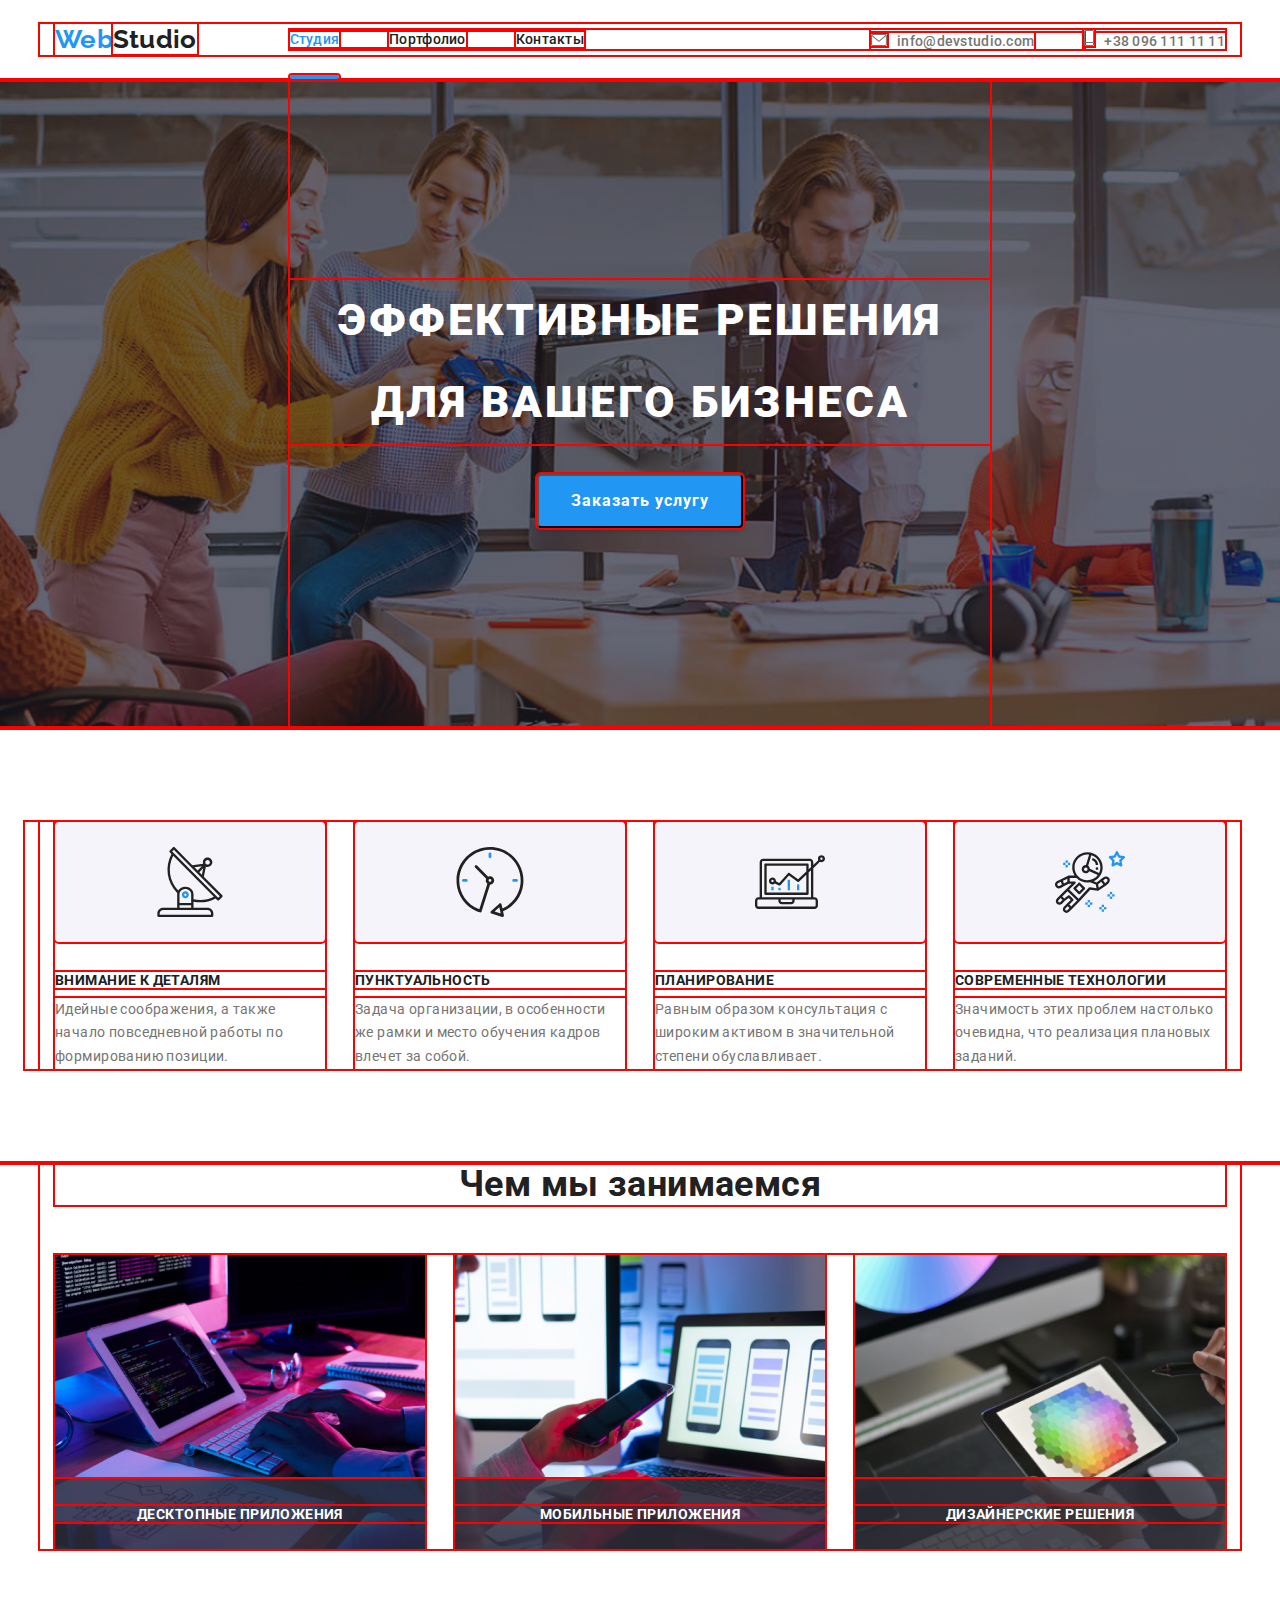
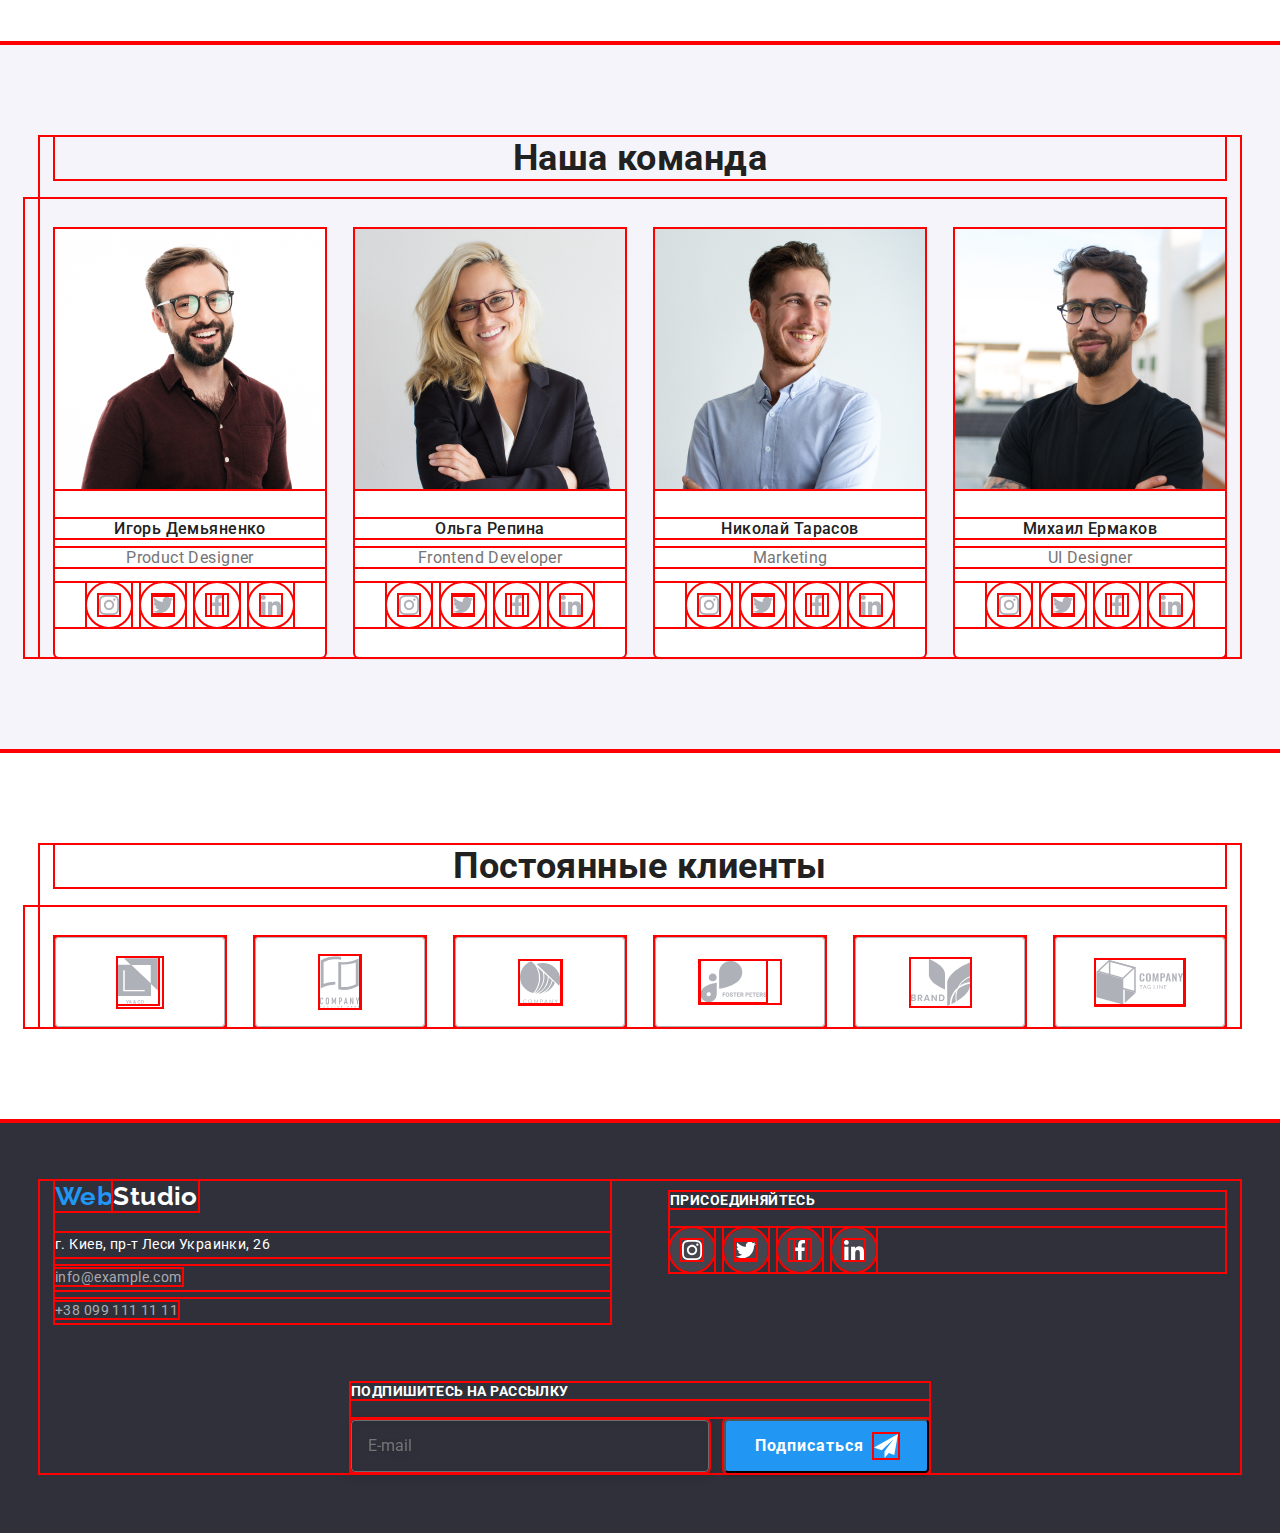
==== index.html @ 8f915185 "добавляет код" ====
<!DOCTYPE html>
<html lang="en">
  <head>
    <meta charset="UTF-8" />
    <meta name="viewport" content="width=device-width, initial-scale=1.0" />
    <title>Document</title>
    <link href="https://fonts.googleapis.com/css2?family=Roboto:wght@400;500;700;900&display=swap" rel="stylesheet">
    <link rel="stylesheet" href="https://cdnjs.cloudflare.com/ajax/libs/modern-normalize/1.0.0/modern-normalize.min.css">
    <link rel="stylesheet" href="./css/main.min.css">
  </head>
  <body>
    
    <!-- Шапка -->
    <header class="header">
      <div class="container header-container">
        <a class="logo" href="./index.html">Web<span class="logo-web">Studio</span></a>
        <div class="site-nav-contacts">
        <nav class="site-nav">
          <ul class="site-nav list">
            <li class="site-nav-item active"><a href="./index.html"class="link current">Студия</a></li>
            <li class="site-nav-item"><a href="./portfolio.index.html"class="link">Портфолио</a></li>
            <li class="site-nav-item"><a href=""class="link">Контакты</a></li>
        </ul>
        </nav>
        <ul class="list contacts-list">
          <li class="contacts-item"><a href="mailto:info@devstudio.com"class="link mail-link contacts-link"><svg class="contacts-item-svg" width="16" ; height="12">
            <use href="./images/icon.soc/symbol-defs.svg#envelope"></use></svg>info@devstudio.com</a></li>
          <li class="contacts-item"><a href="tel:+380961111111"class="link contacts-link"><svg class="contacts-item-svg" width="10" ; height="16">
            <use href="./images/icon.soc/symbol-defs.svg#smartphone"></use>
          </svg>+38 096 111 11 11</a></li>
         </ul>
        </div>
        <button class="mobile-menu-btn is-open" aria-expanded="false" aria-controls="menu-mobile" data-menu-button>
          <svg class="modal-icon-svg" aria-label="Переключатель мобильного меню" width="40" height="40">
            <use class="icon-open" href="./images/icon-modal/menu-mobile.svg#menu_40px-1-1"></use>
          <use class="icon-close" href="./images/icon-modal/menu-mobile.svg#close_40px-1"></use>
            </svg>
   
      </div>
      <!-- Меню для мобильного-->
      <div class="menu-mobile" id="menu-mobile" data-menu>
        <ul class="list menu-mobile-nav">
          <li class="nav-item-mobile active"><a href="./index.html" class="link current">Студия</a></li>
          <li class="nav-item-mobile"><a class="link menu-link-mobile" href="./portfolio.html">Портфолио</a></li>
          <li class="nav-item-mobile"><a class="link menu-link-mobile" href="">Контакты</a></li>
        </ul>
        <div class="nav-mobile">
          <ul class="list menu-mobile-contacts">
              <li class="contacts-item mobile-item"><a href="mailto:info@devstudio.com" class="link mail-link contacts-link"><svg
                    class="contacts-item-svg" width="16" ; height="12">
                    <use href="./images/icon.soc/symbol-defs.svg#envelope"></use>
                  </svg>info@devstudio.com</a></li>
              <li class="contacts-item mobile-item"><a href="tel:+380961111111" class="link contacts-link"><svg class="contacts-item-svg"
                    width="10" ; height="15">
                    <use href="./images/icon.soc/symbol-defs.svg#smartphone"></use>
                  </svg>+38 096 111 11 11</a></li>
          </ul>
        </div>
      
      
      </div>
    </header>
    <main>
      <!-- hero -->
        <section class="hero">
          <div class="hero-box">
          <h1 class="hero-title">Эффективные решения для вашего бизнеса</h1>
          <button data-modal-open class="btn hero-btn">Заказать услугу</button>
        </div>
        </section>
      <!-- Преимущества -->
      <section class="section features">
        <!-- <h2 class="section-title">Список преимуществ</h2> -->
         <div class="container features">
          <ul class="list features-list">
          <li class="features-item">
            <h3 class="title features-title">Внимание к деталям</h3>
            <p>
              Идейные соображения, а также начало повседневной работы по
              формированию позиции.
            </p>
          </li>
          <li class="features-item">
            <h3 class="title features-title">Пунктуальность</h3>
            <p>
              Задача организации, в особенности же рамки и место обучения кадров
              влечет за собой.
            </p>
          </li>
          <li class="features-item">
            <h3 class="title features-title">Планирование</h3>
            <p>
              Равным образом консультация с широким активом в значительной
              степени обуславливает.
            </p>
          </li>
          <li class="features-item">
            <h3 class="title features-title">Современные технологии</h3>
            <p>
              Значимость этих проблем настолько очевидна, что реализация
              плановых заданий.
            </p>
          </li>
        </ul>
        </div>
      </section>
      <!-- Виды деятельности -->
      <section class="section activity-section">
        <div class="container">
        <h2 class="section-title">Чем мы занимаемся</h2>
        <ul class="list activity-list">
          <li class="activity-item">
            <picture>
              <source srcset="./images/desktop/comp.jpg 1x, ./images/desktop/comp@2x.jpg 2x" media="(min-width:1200px)">
              <img src="./images/desktop/comp.jpg" alt="компьютер" width="370" />
            </picture>
            <div class="box-text">
            <p class="activity-text">Десктопные приложения</p>
            </div>
          </li>
          <li class="activity-item">
            <a href="">
              <img src="./images/phone.jpg" alt="телефон" width="370" />
            </a>
            <div class="box-text">
            <p class="activity-text">Мобильные приложения</p>
            </div>
          </li>
          <li class="activity-item">
            <a href="">
              <img src="./images/tablet.jpg" alt="планшет" width="370" />
            </a>
            <div class="box-text">
              <p class="activity-text">Дизайнерские решения</p>
            </div>
            
          </li>
        </ul>
        </div>
      </section>
      <section class="section command">
        <!-- Персонал -->
        <div class="container command-container">
        <h2 class="section-title">Наша команда</h2>
        <ul class="list command-list">
          <li class="command-item">
            <picture>
              <source srcset="./images/desktop/igor.jpg 1x, ./images/desktop/igor@2x.jpg 2x" media="(min-width:1200px)">
              <source srcset="./images/tablet/igor.jpg 1x, ./images/tablet/igor@2x.jpg 2x" media="(min-width:768px)">
              <source srcset="./images/mobile/igor.jpg 1x, ./images/mobile/igor@2x.jpg 2x" media="(max-width:767px)">
              <img src="./images/desktop/igor.jpg" alt="Игорь_Демьяненко"/>
            </picture>
            <h3 class="command-title">Игорь Демьяненко</h3>
            <p class="command-text">Product Designer</p>
            <ul class="list social-icons">
              <li class="social-icons-item"><a class="social-icons-link" href="https://instagram.com/" target="_blank" rel="noopener noreferer" aria-label="instagram">
              <svg class="social-icons-svg">
                <use href="./images/icon.soc/symbol-defs.svg#instagram"></use>
              </svg>
              </a> </li>
              <li class="social-icons-item"><a class="social-icons-link" href="https://twitter.com/" target="_blank" rel="noopener noreferer" aria-label="twitter">
                <svg class="social-icons-svg">
                  <use href="./images/icon.soc/symbol-defs.svg#twitter"></use>
                </svg>
              </a> </li>
              <li class="social-icons-item"><a class="social-icons-link" href="https://facebook.com/" target="_blank" rel="noopener noreferer" aria-label="facebook">
                <svg class="social-icons-svg">
                  <use href="./images/icon.soc/symbol-defs.svg#facebook">
                </svg>
              </a> </li>
              <li class="social-icons-item"><a class="social-icons-link" href="https://linkedin.com/" target="_blank" rel="noopener noreferer" aria-label="linkedin">
                <svg class="social-icons-svg">
                  <use href="./images/icon.soc/symbol-defs.svg#linkedin">
                </svg>
              </a> </li>
            </ul>
          </li>
          <li class="command-item">
            <picture>
              <source srcset="./images/desktop/olga.jpg 1x, ./images/desktop/olga@2x.jpg 2x" media="(min-width:1200px)">
              <source srcset="./images/tablet/olga.jpg 1x, ./images/tablet/olga@2х.jpg 2x" media="(min-width:768px)"/>
              <source srcset="./images/mobile/olga.jpg 1x, ./images/mobile/olga@2х.jpg 2x" media="(max-width:767px)"/>
              <img src="./images/desktop/olga.jpg" alt="Ольга_Репина" />
            </picture>
            <h3 class="command-title">Ольга Репина</h3>
            <p class="command-text">Frontend Developer</p>
            <ul class="list social-icons">
              <li class="social-icons-item"><a class="social-icons-link" href="https://instagram.com/" target="_blank"
                  rel="noopener noreferer" aria-label="instagram">
                  <svg class="social-icons-svg">
                    <use href="./images/icon.soc/symbol-defs.svg#instagram"></use>
                  </svg>
                </a> </li>
              <li class="social-icons-item"><a class="social-icons-link" href="https://twitter.com/" target="_blank"
                  rel="noopener noreferer" aria-label="twitter">
                  <svg class="social-icons-svg">
                    <use href="./images/icon.soc/symbol-defs.svg#twitter"></use>
                  </svg>
                </a> </li>
              <li class="social-icons-item"><a class="social-icons-link" href="https://facebook.com/" target="_blank"
                  rel="noopener noreferer" aria-label="facebook">
                  <svg class="social-icons-svg">
                    <use href="./images/icon.soc/symbol-defs.svg#facebook">
                  </svg>
                </a> </li>
              <li class="social-icons-item"><a class="social-icons-link" href="https://linkedin.com/" target="_blank"
                  rel="noopener noreferer" aria-label="linkedin">
                  <svg class="social-icons-svg">
                    <use href="./images/icon.soc/symbol-defs.svg#linkedin">
                  </svg>
                </a> </li>
            </ul>
          </li>
          <li class="command-item">
            <picture>
              <source srcset="./images/desktop/nicholas.jpg 1x, ./images/desktop/nicholas@2x.jpg 2x" media="(min-width:1200px)">
              <source srcset="./images/tablet/nicholas.jpg 1x, ./images/tablet/nicholas@2x.jpg 2x" media="(min-width:768px)">
              <source srcset="./images/mobile/nicholas.jpg 1x, ./images/mobile/nicholas@2х.jpg 2x" media="(max-width:767px)">
              <img src="./images/desktop/nicholas.jpg" alt="Николай_Тарасов"/>
            </picture>
            <h3 class="command-title">Николай Тарасов</h3>
            <p class="command-text">Marketing</p>
            <ul class="list social-icons">
              <li class="social-icons-item"><a class="social-icons-link" href="https://instagram.com/" target="_blank"
                  rel="noopener noreferer" aria-label="instagram">
                  <svg class="social-icons-svg">
                    <use href="./images/icon.soc/symbol-defs.svg#instagram"></use>
                  </svg>
                </a> </li>
              <li class="social-icons-item"><a class="social-icons-link" href="https://twitter.com/" target="_blank"
                  rel="noopener noreferer" aria-label="twitter">
                  <svg class="social-icons-svg">
                    <use href="./images/icon.soc/symbol-defs.svg#twitter"></use>
                  </svg>
                </a> </li>
              <li class="social-icons-item"><a class="social-icons-link" href="https://facebook.com/" target="_blank"
                  rel="noopener noreferer" aria-label="facebook">
                  <svg class="social-icons-svg">
                    <use href="./images/icon.soc/symbol-defs.svg#facebook">
                  </svg>
                </a> </li>
              <li class="social-icons-item"><a class="social-icons-link" href="https://linkedin.com/" target="_blank"
                  rel="noopener noreferer" aria-label="linkedin">
                  <svg class="social-icons-svg">
                    <use href="./images/icon.soc/symbol-defs.svg#linkedin">
                  </svg>
                </a> </li>
            </ul>
          </li>
          <li class="command-item">
          <picture> 
              <source srcset="./images/desktop/michail.jpg 1x, ./images/desktop/michail@2x.jpg 2x" media="(min-width:1200px)">
              <source srcset="./images/tablet/michail.jpg 1x, ./images/tablet/michail@2х.jpg 2x" media="(min-width:768px)">
              <source srcset="./images/mobile/michail.jpg 1x, ./images/mobile/michail@2х.jpg 2x" media="(max-width:767px)">
                <img src="./images/desktop/michail.jpg" alt="Михаил_Ермаков"/>
          </picture>
            <h3 class="command-title">Михаил Ермаков</h3>
            <p class="command-text">UI Designer</p>
            <ul class="list social-icons">
              <li class="social-icons-item"><a class="social-icons-link" href="https://instagram.com/" target="_blank"
                  rel="noopener noreferer" aria-label="instagram">
                  <svg class="social-icons-svg">
                    <use href="./images/icon.soc/symbol-defs.svg#instagram"></use>
                  </svg>
                </a> </li>
              <li class="social-icons-item"><a class="social-icons-link" href="https://twitter.com/" target="_blank"
                  rel="noopener noreferer" aria-label="twitter">
                  <svg class="social-icons-svg">
                    <use href="./images/icon.soc/symbol-defs.svg#twitter"></use>
                  </svg>
                </a> </li>
              <li class="social-icons-item"><a class="social-icons-link" href="https://facebook.com/" target="_blank"
                  rel="noopener noreferer" aria-label="facebook">
                  <svg class="social-icons-svg">
                    <use href="./images/icon.soc/symbol-defs.svg#facebook">
                  </svg>
                </a> </li>
              <li class="social-icons-item"><a class="social-icons-link" href="https://linkedin.com/" target="_blank"
                  rel="noopener noreferer" aria-label="linkedin">
                  <svg class="social-icons-svg">
                    <use href="./images/icon.soc/symbol-defs.svg#linkedin">
                  </svg>
                </a> </li>
            </ul>
          </li>
        </ul>
        </div>
      </section>
    <section class="section clients">
      <div class="container clients-container">
      <h2 class="section-title">Постоянные клиенты</h2>
      <ul class="list list-clients">
        <li class="clients-icons-item"><a class="clients-icons-link" href="">
          <svg class="clients-icons-svg ya-co" width="44"; height="49">
            <use href="./images/clients/symbol-defs.svg#ya-co">
            </svg>
          </a> </li>
        <li class="clients-icons-item"><a class="clients-icons-link" href="">
          <svg class="clients-icons-svg tagline" width="40"; height= "52">
            <use href="./images/clients/symbol-defs.svg#tagline">
          </svg>
          </a> </li>
        <li class="clients-icons-item"><a class="clients-icons-link" href="">
          <svg class="clients-icons-svg company" width="41"; height= "43">
            <use href="./images/clients/symbol-defs.svg#company">
          </svg>
            </a> </li>
        <li class="clients-icons-item"><a class="clients-icons-link" href="">
          <svg class="clients-icons-svg foster" width="80"; height= "42">
            <use href="./images/clients/symbol-defs.svg#foster">
          </svg>
          </a> </li>
        <li class="clients-icons-item"><a class="clients-icons-link" href="">
          <svg class="clients-icons-svg brand" width="59"; height= "47">
            <use href="./images/clients/symbol-defs.svg#brand">
          </svg>
          </a> </li>
        <li class="clients-icons-item"><a class="clients-icons-link" href="">
          <svg class="clients-icons-svg object" width="88"; height= "45">
            <use href="./images/clients/symbol-defs.svg#object">
          </svg>
          </a> </li>
        
      </ul>
      </div>
    </section>  
    </main>
    <footer class="footer">
      <div class="container footer-container">
        <div class="footer-widget">
          <a class="logo footer-logo" href="./index.html">Web<span class="logo-webfooter">Studio</span></a>
          <ul class="list footer-list">
            <li class="footer-item-text"><p>г. Киев, пр-т Леси Украинки, 26</p></li>
            <li class="footer-item-link"><a href="mailto:info@example.com" class="link">info@example.com</a></li>
            <li class="footer-item-link"><a href="tel:+380991111111" class="link">+38 099 111 11 11</a></li>  
          </ul>
        </div>
        <div class="footer-widget">
          <p class="title call-title">присоединяйтесь</p>
          <ul class="list social-icons">
          <li class="social-icons-item"><a class="social-icons-link footer-icons-link" href="https://instagram.com/" target="_blank"
              rel="noopener noreferrer" aria-label="instagram">
              <svg class="social-icons-svg">
                <use href="./images/soc-footer/symbol-defs.svg#instagram-1"></use>
              </svg>
            </a> </li>
          <li class="social-icons-item"><a class="social-icons-link footer-icons-link" href="https://twitter.com/" target="_blank"
              rel="noopener noreferrer" aria-label="twitter">
              <svg class="social-icons-svg">
                <use href="./images/soc-footer/symbol-defs.svg#twitter-1"></use>
              </svg>
            </a> </li>
          <li class="social-icons-item"><a class="social-icons-link footer-icons-link" href="https://facebook.com/" target="_blank"
              rel="noopener noreferrer" aria-label="facebook">
              <svg class="social-icons-svg">
                <use href="./images/soc-footer/symbol-defs.svg#facebook-1">
              </svg>
            </a> </li>
          <li class="social-icons-item"><a class="social-icons-link footer-icons-link" href="https://linkedin.com/" target="_blank"
              rel="noopener noreferrer" aria-label="linkedin">
              <svg class="social-icons-svg">
                <use href="./images/soc-footer/symbol-defs.svg#linkedin-1">
              </svg>
            </a> </li>
          </ul>
        </div>
        <div class="footer-widget">
          <p class="title call-title">Подпишитесь на рассылку</p>
          <form class="footer-form-field">
            <input type="email" name="e-mail" placeholder="E-mail">
            <button type="submit" class="btn footer-btn">Подписаться
              <svg class="footer-icon-svg">
                <use href="./images/icon-modal/symbol-defs.svg#send">
              </svg>
            </button>
          </form>
        </div>
      </div>
    </footer>
    <div class="backdrop is-hidden" data-modal>
      <div class="modal">
        <button class="btn-close" data-modal-close>
          <svg class="modal-icon-svg" height="20">
            <use href="./images/icon-modal/symbol-defs.svg#close-black">
          </svg>
        </button>
        <form class="form">
          <p class="title-modal">Оставьте свои данные, мы вам перезвоним</p>
            <label class="form-field">
              <span class="form-label">Имя</span>
              <div class="input-svg">
              <input type="text" class="form-input" name="user-name" pattern="^[А-Яа-яЁё\s]+$">
              <svg class="form-icon-svg" width="18" height="18">
                <use href="./images/icon-modal/symbol-defs.svg#person">
              </svg>
              </div>
            </label>
            <label class="form-field">
              <span class="form-label">Телефон</span>
              <div class="input-svg">
              <input type="tel" class="form-input" name="tel">
              <svg class="form-icon-svg" width="18" height="18">
                <use href="./images/icon-modal/symbol-defs.svg#phone">
              </svg>
              </div>
          </label>
            <label class="form-field">
              <span class="form-label">Почта</span>
            <div class="input-svg">
              <input type="mail" class="form-input" name="mail">
              <svg class="form-icon-svg" width="18" height="18">
                <use href="./images/icon-modal/symbol-defs.svg#mail">
              </svg>
            </div>
          </label>
            <label class="form-field">
              <span class="form-label">Комментарий</span>
            <textarea name="message" class="form-comment" rows="4" placeholder="Введите текст"></textarea>
          </label>
          <label class="form-field-policy">
            <input type="checkbox" class="form-checkbox" name="policy">
            <span class="icon-checkbox"></span>
            <span form-label>Соглашаюсь с рассылкой и принимаю <a href="">Условия договора</a></span>
          </label>

          <button type="submit" class="btn btn-send">Отправить</button>
          </form>
      </div>

        
    </div>
    <script src="./js/modal.js"></script>
    <script src="./js/menu-mobile.js"></script>
  </body>
</html>
---- css/main.min.css ----
@font-face{font-family:"Raleway";font-style:normal;font-weight:700;src:url("../fonts/raleway-v18-latin_cyrillic-700.eot");src:local(""),url("../fonts/raleway-v18-latin_cyrillic-700.eot?#iefix") format("embedded-opentype"),url("../fonts/raleway-v18-latin_cyrillic-700.woff2") format("woff2"),url("../fonts/raleway-v18-latin_cyrillic-700.woff") format("woff"),url("../fonts/raleway-v18-latin_cyrillic-700.ttf") format("truetype"),url("../fonts/raleway-v18-latin_cyrillic-700.svg#Raleway") format("svg")}html{box-sizing:border-box}*,::before,::after{box-sizing:inherit;outline:2px solid red}* body{font-family:"Roboto",sans-serif;font-weight:400;font-size:14px;line-height:1.71;letter-spacing:0.03em;color:#757575}img{display:block;max-width:100%;height:auto}p{margin:0}h1,h2,h3{margin-top:0}.container{width:100%;padding-right:15px;padding-left:15px;margin-right:auto;margin-left:auto}@media (min-width: 480px){.container{width:480px}}@media (min-width: 768px){.container{width:768px}}@media (min-width: 1200px){.container{width:1200px}}.link{text-decoration:none;color:#757575;transition-duration:250ms;transition-timing-function:cubic-bezier(0.4, 0, 0.2, 1)}.list{list-style:none;padding:0;margin:0}.title{margin-top:0px;margin-bottom:10px}@media (min-width: 768px){.header .logo{margin-right:88px}}@media (min-width: 1200px){.header .logo{margin-right:93px}}.logo{font-family:"Raleway", sans-serif;font-weight:700;font-size:24px;line-height:1.167;color:#2196f3;text-decoration:none}@media (min-width: 1200px){.logo{font-size:26px;line-height:1.192}}.logo-web{color:#212121}.btn{display:inline-block;padding-top:10px;padding-bottom:10px;border-radius:4px;font-weight:700;font-size:16px;line-height:1.87;letter-spacing:0.06em;align-items:center;text-align:center;color:#fff;background-color:#2196f3;box-shadow:0px 4px 4px rgba(0,0,0,0.15);transition-duration:250ms;transition-timing-function:cubic-bezier(0.4, 0, 0.2, 1)}.form{margin:40px}.form-field{margin-bottom:4px;font-size:12px;line-height:14px;letter-spacing:0.01em}.input-svg{position:relative;margin-bottom:10px}.form-input:focus+.form-icon-svg{fill:#2196f3}.form-input{width:100%;padding:14px 15px;padding-left:40px;border:1px solid rgba(33,33,33,0.2);border-radius:4px;transition-duration:250ms;transition-timing-function:cubic-bezier(0.4, 0, 0.2, 1)}.form-input:focus{outline:none;border:1px solid #2196f3}.form-icon-svg{position:absolute;left:0;top:0;transform:translate(12px, 11px);transition-duration:250ms;transition-timing-function:cubic-bezier(0.4, 0, 0.2, 1)}.form-comment{width:100%;padding:12px 16px;margin-bottom:20px;resize:none;border:1px solid rgba(33,33,33,0.2);border-radius:4px;transition-duration:250ms;transition-timing-function:cubic-bezier(0.4, 0, 0.2, 1)}.form-comment:focus{outline:none;border:1px solid #2196f3}.form-comment::placeholder{font-size:12px;line-height:1.167;letter-spacing:0.01em;color:rgba(117,117,117,0.5)}.form-field-policy{display:flex;align-items:center;margin-bottom:30px;font-size:12px}@media (min-width: 1200px){.form-field-policy{margin-left:12px;text-align:center;font-size:14px}}.form-checkbox{position:absolute;width:1px;height:1px;margin:-1px;border:0;padding:0;clip:rect(0 0 0 0);overflow:hidden}.icon-checkbox{display:inline-block;width:16px;height:15px;border:2px solid #212121;margin-right:8px}.form-checkbox:checked+.icon-checkbox{background-color:#2196f3;background-image:url(../images/icon-modal/check.svg);background-size:contain;background-origin:border-box;border-color:#2196f3}.btn-send{padding-right:55px;padding-left:55px;margin-left:85px}@media (min-width: 1200px){.btn-send{margin-left:124px}}.backdrop{position:fixed;top:0;left:0;width:100%;height:100%;z-index:70;background-color:rgba(0,0,0,0.2);opacity:1;transition:opacity 250ms cubic-bezier(0.4, 0, 0.2, 1)}.backdrop.is-hidden{visibility:hidden;opacity:0;pointer-events:none}.backdrop.is-hidden.modal{transform:translate(-50%, -50%) scale(0.7)}.modal{position:absolute;top:50%;left:50%;z-index:50;width:450px;height:609px;transform:translate(-50%, -50%) scale(1);transition:transform 250ms cubic-bezier(0.4, 0, 0.2, 1);background-color:#ffffff;box-shadow:0px 1px 3px rgba(0,0,0,0.12),0px 1px 1px rgba(0,0,0,0.14),0px 2px 1px rgba(0,0,0,0.2);border-radius:4px}@media (min-width: 768px){.modal{left:35%;transform:translate(-50%, -45%) scale(1)}}@media (min-width: 1200px){.modal{width:528px;height:581px}}.btn-close{display:flex;position:absolute;width:30px;height:30px;top:8px;right:8px;background-color:#fff;border:1px solid rgba(0,0,0,0.1);border-radius:50%;padding:0;align-items:center}.modal-icon-svg{transition-duration:250ms;transition-timing-function:cubic-bezier(0.4, 0, 0.2, 1)}.modal-icon-svg:hover,.modal-icon-svg:focus{fill:blue}.title-modal{margin-bottom:12px;font-weight:700;font-size:20px;line-height:1.5;text-align:center;color:#212121}@media (min-width: 1200px){.title-modal{line-height:1.15}}.social-icons{display:flex;justify-content:center}.social-icons-item:not(:last-child){margin-right:10px}.social-icons-link{display:flex;align-items:center;justify-content:center;width:44px;height:44px;background-color:#fff;border-radius:50%;transition-duration:250ms;transition-timing-function:cubic-bezier(0.4, 0, 0.2, 1)}.social-icons-link:hover,.social-icons-link:focus{background-color:#2196f3}.social-icons-link:hover .social-icons-svg,.social-icons-link:focus .social-icons-svg{fill:#fff}.social-icons-svg{width:20px;height:20px;fill:#afb1b8;transition-duration:250ms;transition-timing-function:cubic-bezier(0.4, 0, 0.2, 1)}@media (max-width: 767px){.menu-mobile.is-open{display:block;opacity:1;visibility:visible}}.menu-mobile{position:absolute;left:0;right:0;width:100%;padding-top:60px;padding-bottom:60px;z-index:55;text-align:center;background-color:#fff;opacity:0;visibility:hidden;border:1px solid #ececec}.menu-mobile-nav{margin-bottom:60px}.menu-mobile-nav .link{display:inline-block;color:#212121}.link.current{color:#2196f3}.nav-item-mobile{text-align:center;font-size:18px;line-height:1.167}.nav-item-mobile:not(:last-child){margin-bottom:40px}.mobile-item{text-align:center}.mobile-item:not(:last-child){margin-bottom:16px}.nav-item-mobile .current::after{content:"";display:block;width:100%;height:4px;border-radius:2px;margin-top:8px;position:absolute;background-color:#2196f3}.mobile-menu-btn .icon-open{display:none}.mobile-menu-btn.is-open .icon-open{display:block}.mobile-menu-btn.is-open .icon-close{display:none}.mobile-menu-btn:hover .modal-icon-svg,.mobile-menu-btn:focus .modal-icon-svg{fill:#2196f3}.mobile-menu-btn:hover,.mobile-menu-btn:focus{cursor:pointer}.site-nav-contacts{display:flex;width:100%;justify-content:space-between}@media (max-width: 767px){.site-nav-contacts{display:none}}.site-nav{display:flex;align-items:center}.site-nav-item:not(:last-child){margin-right:50px}.site-nav .link{color:#212121}.link.current{color:#2196f3;position:relative}@media (max-width: 767px){.link.current{position:relative}}.active{padding-bottom:0}.current::after{content:"";display:block;width:100%;height:4px;border-radius:2px;margin-top:28px;position:absolute;background-color:#2196f3}.mobile-menu-btn{display:inline-flex;margin:0;padding:0;border:0;background-color:transparent}@media (min-width: 768px){.mobile-menu-btn{display:none}}.contacts-list{align-items:center}@media (min-width: 1200px){.contacts-list{display:flex;align-items:baseline}}.mail-link{margin-bottom:16px}@media (min-width: 768px){.mail-link{margin-right:0;margin-bottom:10px}}@media (min-width: 1200px){.mail-link{margin-right:50px}}.contacts-item{font-size:18px;line-height:1.167}@media (min-width: 768px){.contacts-item{font-size:12px}}@media (min-width: 1200px){.contacts-item{font-size:14px;line-height:1.143}}.contacts-item:hover .contacts-item-svg,.contacts-item:focus .contacts-item-svg{fill:#2196f3}.contacts-item-svg{fill:#757575;margin-right:10px;transition-duration:250ms;transition-timing-function:cubic-bezier(0.4, 0, 0.2, 1)}.header{padding-top:10px;padding-bottom:10px;font-weight:500;line-height:1.14;letter-spacing:0.02em}@media (min-width: 768px){.header{padding-top:21px;padding-bottom:21px}}@media (min-width: 1200px){.header{padding-top:24px;padding-bottom:25px}}.header .link:hover,.header .link:focus{color:#2196f3}.header-container{display:flex;align-items:center;justify-content:space-between;flex-grow:1}.hero{max-width:480px;min-height:400px;margin-left:auto;margin-right:auto;background-color:#2f303a;background-image:linear-gradient(to right, rgba(47,48,58,0.4), rgba(47,48,58,0.4)),url(../images/mobile/hero_mobile.jpg);background-repeat:no-repeat;background-size:cover;background-position:top;text-align:center}@media screen and (min-device-pixel-ratio: 2), screen and (min-resolution: 192dpi), screen and (min-resolution: 2dppx){.hero{background-image:linear-gradient(to right, rgba(47,48,58,0.4), rgba(47,48,58,0.4)),url(../images/mobile/hero@2x.jpg)}}.hero-box{max-width:360px;margin-right:auto;margin-left:auto;padding-top:118px;padding-bottom:118px}.hero-title{margin-bottom:30px;margin-top:0px;font-weight:900;font-size:26px;line-height:1.62;text-align:center;letter-spacing:0.06em;text-transform:uppercase;color:#fff}.hero-btn{padding-right:32px;padding-left:32px}@media (min-width: 768px){.hero{max-width:768px;min-height:400px;background-image:linear-gradient(to right, rgba(47,48,58,0.4), rgba(47,48,58,0.4)),url(../images/tablet/hero.tablet.jpg)}.hero-box{max-width:360px}.hero-title{font-size:26px;line-height:1.62}.hero-btn{padding-right:32px;padding-left:32px}}@media screen and (min-width: 768px) and (min-device-pixel-ratio: 2), screen and (min-width: 768px) and (min-resolution: 192dpi), screen and (min-width: 768px) and (min-resolution: 2dppx){.hero{background-image:linear-gradient(to right, rgba(47,48,58,0.4), rgba(47,48,58,0.4)),url(../images/tablet/hero.tablet@2x.jpg)}}@media (min-width: 1200px){.hero{max-width:1600px;min-height:600px;background-image:linear-gradient(to right, rgba(47,48,58,0.4), rgba(47,48,58,0.4)),url(../images/desktop/hero.desktop.jpg)}.hero-box{max-width:700px;padding-top:200px;padding-bottom:200px}.hero-title{font-size:44px;line-height:1.86}}@media screen and (min-width: 1200px) and (min-device-pixel-ratio: 2), screen and (min-width: 1200px) and (min-resolution: 192dpi), screen and (min-width: 1200px) and (min-resolution: 2dppx){.hero{background-image:linear-gradient(to right, rgba(47,48,58,0.4), rgba(47,48,58,0.4)),url(../images/desktop/hero.desktop@2x.jpg)}}.section{padding-top:60px;padding-bottom:60px}@media (min-width: 1200px){.section{padding-top:94px;padding-bottom:94px}}.section-title{font-weight:700;font-size:28px;line-height:1.179;text-align:center;color:#212121;margin-bottom:30px}@media (min-width: 1200px){.section-title{margin-bottom:50px;font-size:36px;line-height:1.167}}.features-item::before{display:block;content:"";height:120px;border-radius:4px;margin-bottom:30px;background-repeat:no-repeat;background-position:center;background-color:#f5f4fa}.features-item:nth-child(1)::before{background-image:url(../images/icon.p/antenna.svg)}.features-item:nth-child(2)::before{background-image:url(../images/icon.p/clock.svg)}.features-item:nth-child(3)::before{background-image:url(../images/icon.p/diagram.svg)}.features-item:nth-child(4)::before{background-image:url(../images/icon.p/astronaut.svg)}.features-title{text-align:center;font-weight:700;font-size:14px;line-height:1.143;text-transform:uppercase;color:#212121}@media (min-width: 768px){.features-list{display:flex;flex-wrap:wrap;margin-left:-30px}.features-item{margin-left:30px;flex-basis:calc(100% / 2 - 30px)}.features-title{text-align:start}}@media (min-width: 1200px){.features-list{display:flex;flex-wrap:wrap;margin-left:-30px}.features-item{margin-left:30px;flex-basis:calc(100% / 4 - 30px)}}.activity-section{display:none}@media (min-width: 1200px){.activity-section{display:block}}.activity-list{display:flex}.activity-item{position:relative;bottom:0;left:0;right:0;width:calc(100% / 3 - 30px);flex-grow:1}.activity-item:not(:nth-child(3n)){margin-right:30px}.activity-section{padding-top:0}.box-text{position:absolute;bottom:0;padding-top:27px;width:370px;height:70px;background-color:rgba(47,48,58,0.8)}.activity-text{font-weight:700;font-size:14px;line-height:1.143;text-align:center;text-transform:uppercase;color:#fff}.command{font-size:16px;line-height:1.187;list-style-type:none;background-color:#f5f4fa}.command-title{font-size:16px;font-weight:500;color:#212121;margin-top:30px;margin-bottom:10px}.command-text{margin-bottom:16px;font-weight:400}.command-list{display:inline-block;margin-left:-30px;margin-top:-30px}.command-item{padding-bottom:30px;margin-left:30px;margin-top:30px;text-align:center;max-width:450px;box-shadow:0px 1px 3px rgba(0,0,0,0.12),0px 1px 1px rgba(0,0,0,0.14),0px 2px 1px rgba(0,0,0,0.2);border-radius:0px 0px 4px 4px;background-color:#fff}@media (min-width: 768px){.command-list{display:flex;flex-wrap:wrap}.command-item{flex-basis:calc(100% / 2 - 30px)}}@media (min-width: 1200px){.command-item{flex-basis:calc(100% / 4 - 30px)}}.list-clients{display:flex;flex-wrap:wrap;margin-top:-30px;margin-left:-30px}.clients-icons-item{margin-top:30px;margin-left:30px;width:calc(100% / 2 - 30px)}@media (min-width: 768px){.clients-icons-item{width:calc(100% / 3 - 30px)}}@media (min-width: 1200px){.list-clients{flex-wrap:nowrap}}.clients-icons-link{display:flex;align-items:center;justify-content:center;height:90px;background-color:#fff;border:1px solid #afb1b8;border-radius:4px;transition-duration:250ms;transition-timing-function:cubic-bezier(0.4, 0, 0.2, 1)}.clients-icons-link:hover{border-color:#2196f3}.clients-icons-link:hover .clients-icons-svg,.clients-icons-link:focus .clients-icons-svg{fill:#2196f3}.clients-icons-svg{fill:#afb1b8;transition-duration:250ms;transition-timing-function:cubic-bezier(0.4, 0, 0.2, 1)}.footer{padding-top:60px;padding-bottom:60px;font-style:normal;font-size:14px;line-height:1.71;background-color:#2f303a;text-align:center}.footer-widget:not(:last-child){margin-bottom:60px}@media (min-width: 768px){.footer-container{display:flex;flex-wrap:wrap;align-items:baseline;justify-content:space-between}.footer-widget:not(:last-child){width:calc(100% / 2 - 30px)}.footer-widget:last-child{margin-right:auto;margin-left:auto}.footer-form-field{text-align:center}}@media (min-width: 1200px){.footer-widget{text-align:start}.footer-widget:not(:last-child){width:calc((50%-45px) / 2)}.footer-widget:last-child{width:calc((100%-15px) / 2)}.footer-widget>.social-icons{justify-content:flex-start}.footer .call-title{text-align:start}}.logo-webfooter{color:#fff}.footer-item-text{color:#fff;margin-top:20px;margin-bottom:8px}@media (min-width: 1200px){.footer-item-text{margin-bottom:9px}}.footer-item-link:not(:last-child){margin-bottom:9px}.footer-list .link{color:rgba(255,255,255,0.6)}.call-title{margin-bottom:20px;font-weight:700;font-size:14px;line-height:1.143;text-transform:uppercase;color:#fff;text-align:center}.footer-icons-link{background-color:rgba(255,255,255,0.1)}.footer-form-field input{width:100%;margin-bottom:20px;padding:15px 16px;border:1px solid rgba(255,255,255,0.3);box-sizing:border-box;filter:drop-shadow(0px 4px 4px rgba(0,0,0,0.15));border-radius:4px;font-size:16px;line-height:1.25;color:rgba(255,255,255,0.6);background-color:transparent}@media (min-width: 1200px){.footer-form-field input{width:358px;margin-bottom:0}}.footer-btn{display:inline-flex;padding-right:29px;padding-left:29px;margin-left:0}@media (min-width: 1200px){.footer-btn{margin-left:12px}}.footer-btn:hover,.footer-btn:focus{background-color:#fff;color:#2196f3;box-shadow:0px 4px 4px rgba(0,0,0,0.15)}.footer-icon-svg{width:24px;height:24px;fill:#fff;margin-left:10px;align-items:center;text-align:center;transition-duration:250ms;transition-timing-function:cubic-bezier(0.4, 0, 0.2, 1)}.footer-btn:hover .footer-icon-svg,.footer-btn:focus .footer-icon-svg{fill:#2196f3}
/*# sourceMappingURL=main.min.css.map */
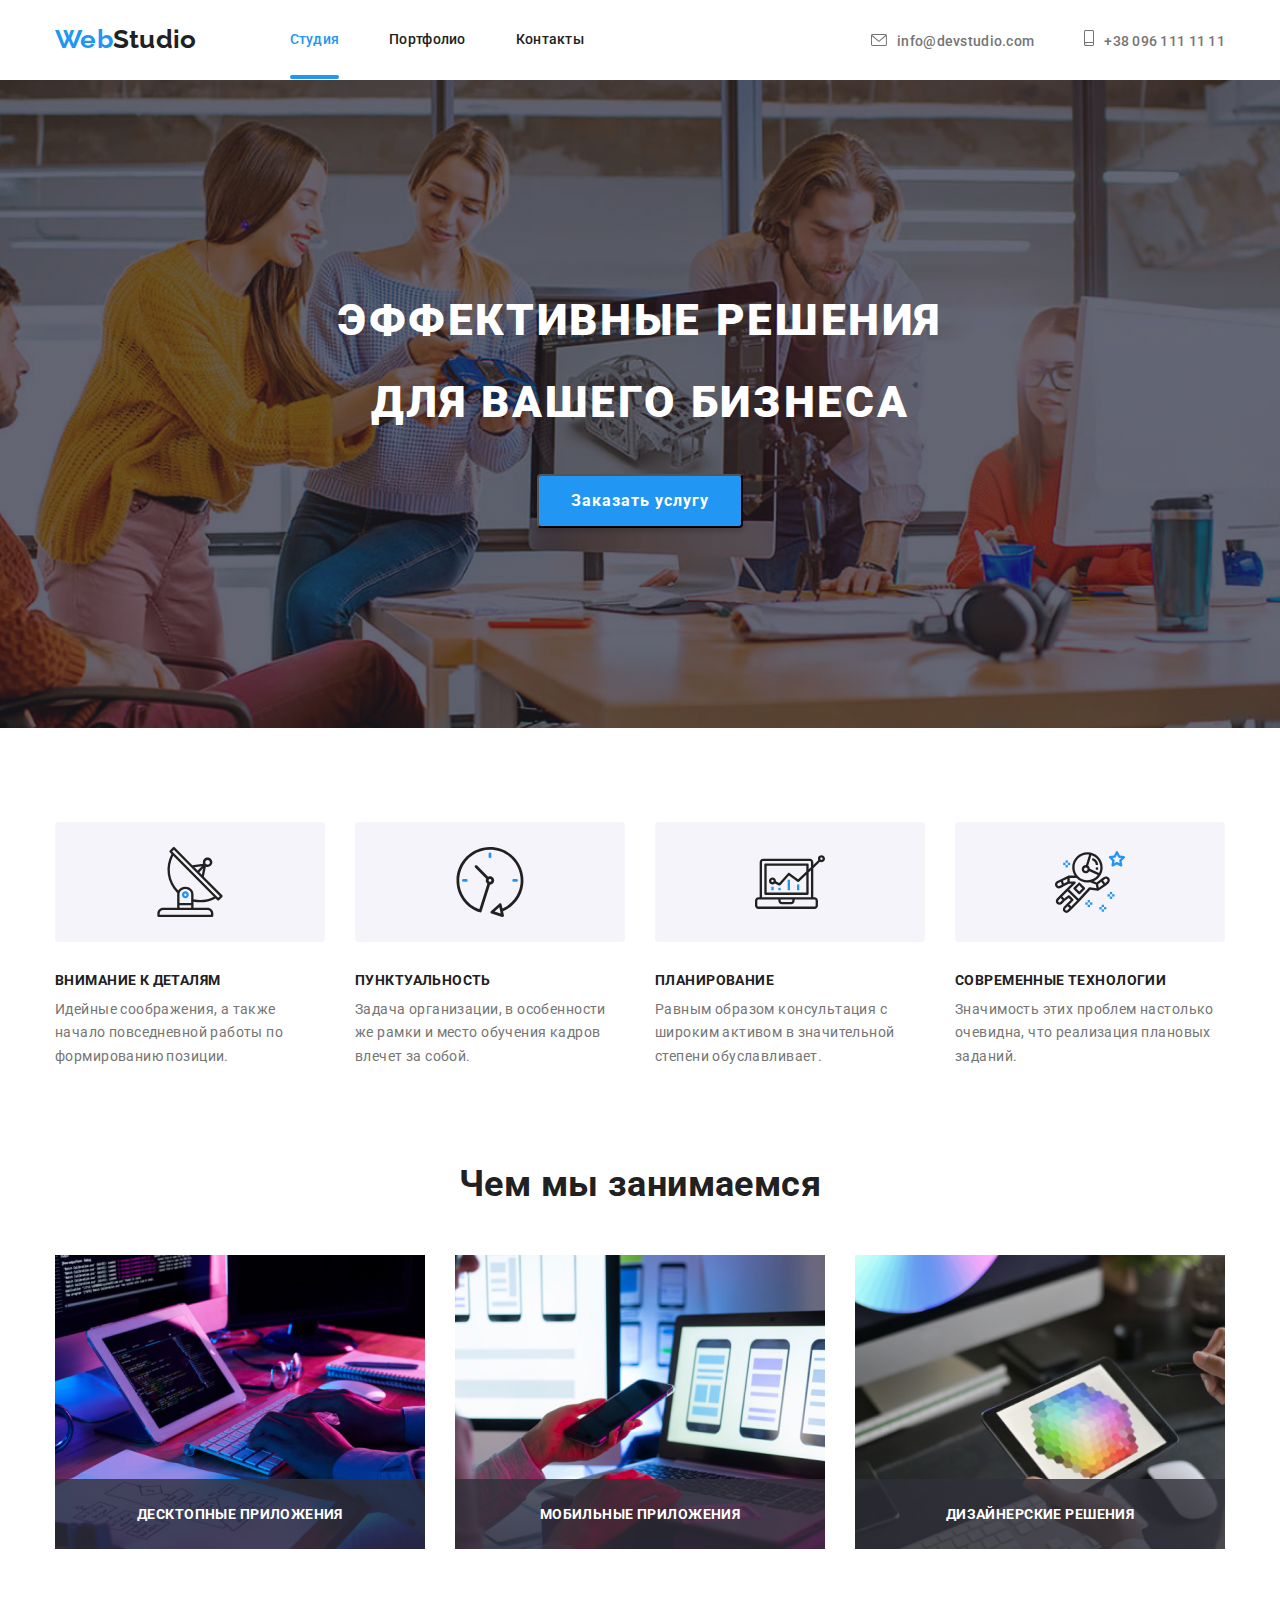
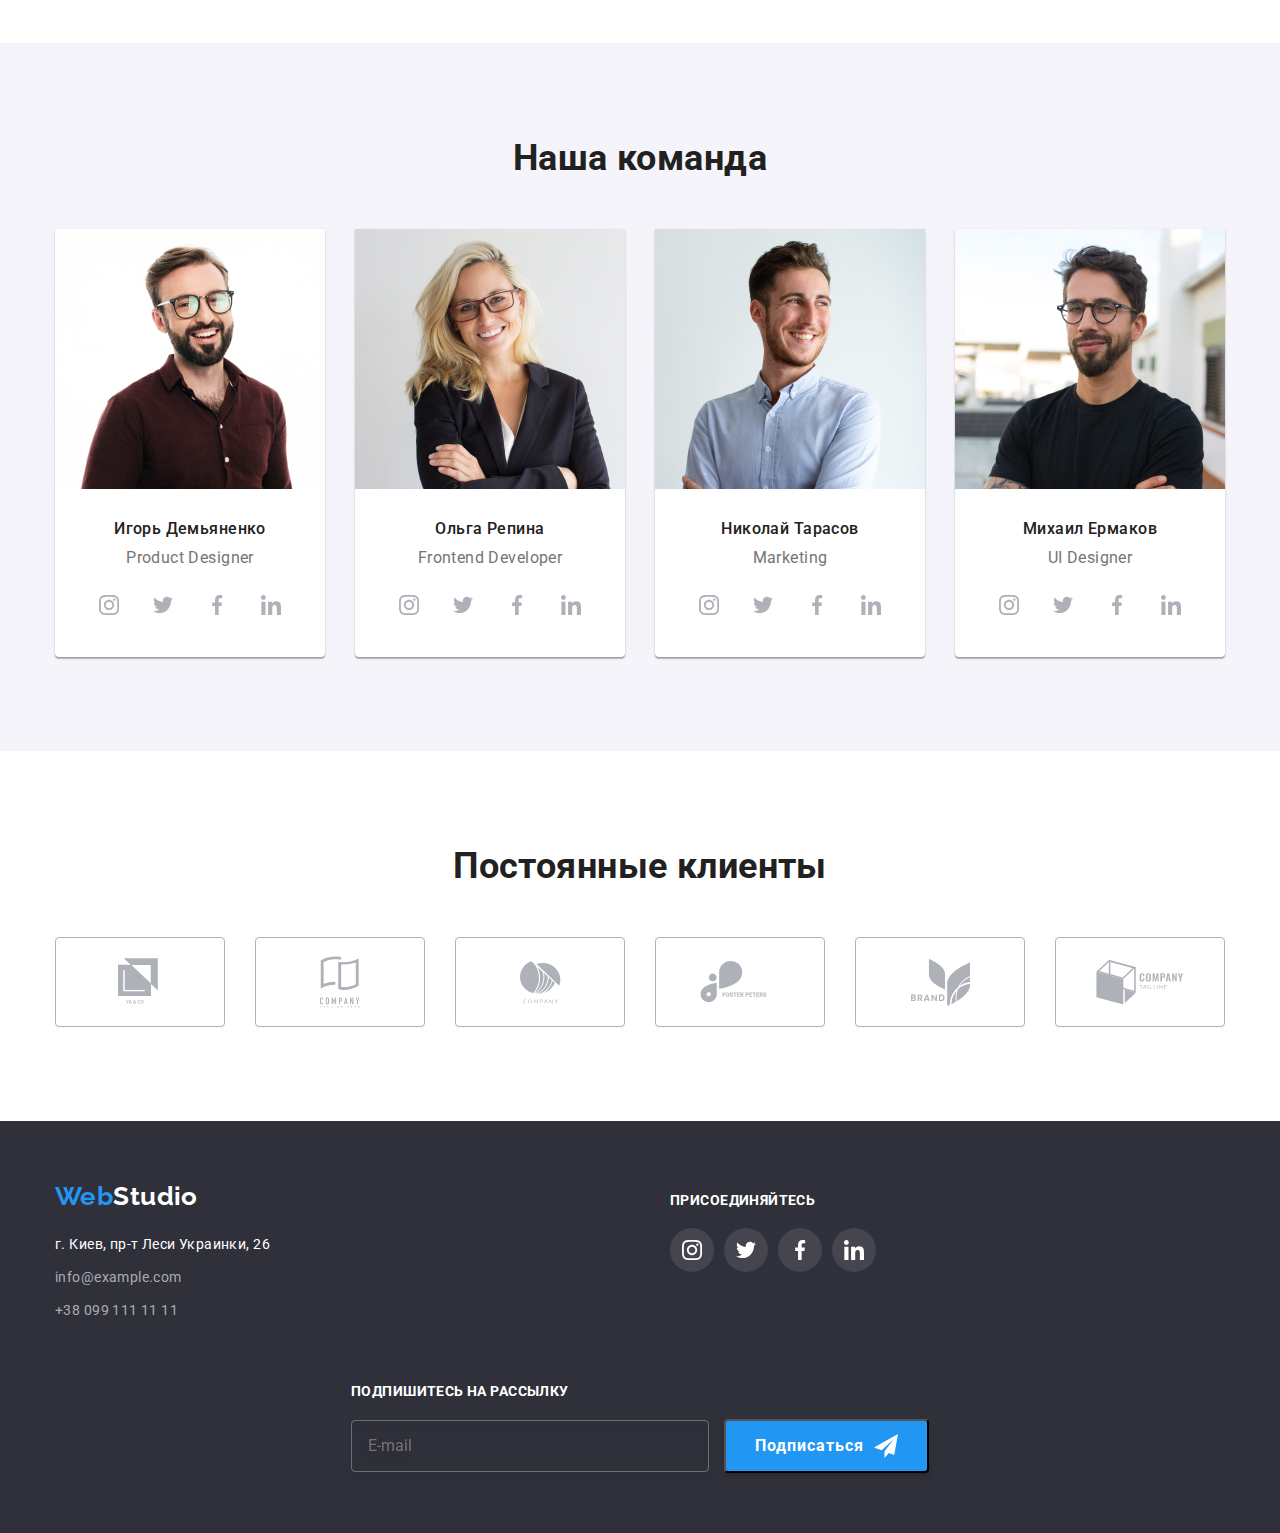
==== commit 1b6c0a56: "добавляет разметку" ====
--- a/index.html
+++ b/index.html
@@ -41,7 +41,7 @@
       <div class="menu-mobile" id="menu-mobile" data-menu>
         <ul class="list menu-mobile-nav">
           <li class="nav-item-mobile active"><a href="./index.html" class="link current">Студия</a></li>
-          <li class="nav-item-mobile"><a class="link menu-link-mobile" href="./portfolio.html">Портфолио</a></li>
+          <li class="nav-item-mobile"><a class="link menu-link-mobile" href="./portfolio.index.html">Портфолио</a></li>
           <li class="nav-item-mobile"><a class="link menu-link-mobile" href="">Контакты</a></li>
         </ul>
         <div class="nav-mobile">
--- a/css/main.min.css
+++ b/css/main.min.css
@@ -1,2 +1,2 @@
-@font-face{font-family:"Raleway";font-style:normal;font-weight:700;src:url("../fonts/raleway-v18-latin_cyrillic-700.eot");src:local(""),url("../fonts/raleway-v18-latin_cyrillic-700.eot?#iefix") format("embedded-opentype"),url("../fonts/raleway-v18-latin_cyrillic-700.woff2") format("woff2"),url("../fonts/raleway-v18-latin_cyrillic-700.woff") format("woff"),url("../fonts/raleway-v18-latin_cyrillic-700.ttf") format("truetype"),url("../fonts/raleway-v18-latin_cyrillic-700.svg#Raleway") format("svg")}html{box-sizing:border-box}*,::before,::after{box-sizing:inherit;outline:2px solid red}* body{font-family:"Roboto",sans-serif;font-weight:400;font-size:14px;line-height:1.71;letter-spacing:0.03em;color:#757575}img{display:block;max-width:100%;height:auto}p{margin:0}h1,h2,h3{margin-top:0}.container{width:100%;padding-right:15px;padding-left:15px;margin-right:auto;margin-left:auto}@media (min-width: 480px){.container{width:480px}}@media (min-width: 768px){.container{width:768px}}@media (min-width: 1200px){.container{width:1200px}}.link{text-decoration:none;color:#757575;transition-duration:250ms;transition-timing-function:cubic-bezier(0.4, 0, 0.2, 1)}.list{list-style:none;padding:0;margin:0}.title{margin-top:0px;margin-bottom:10px}@media (min-width: 768px){.header .logo{margin-right:88px}}@media (min-width: 1200px){.header .logo{margin-right:93px}}.logo{font-family:"Raleway", sans-serif;font-weight:700;font-size:24px;line-height:1.167;color:#2196f3;text-decoration:none}@media (min-width: 1200px){.logo{font-size:26px;line-height:1.192}}.logo-web{color:#212121}.btn{display:inline-block;padding-top:10px;padding-bottom:10px;border-radius:4px;font-weight:700;font-size:16px;line-height:1.87;letter-spacing:0.06em;align-items:center;text-align:center;color:#fff;background-color:#2196f3;box-shadow:0px 4px 4px rgba(0,0,0,0.15);transition-duration:250ms;transition-timing-function:cubic-bezier(0.4, 0, 0.2, 1)}.form{margin:40px}.form-field{margin-bottom:4px;font-size:12px;line-height:14px;letter-spacing:0.01em}.input-svg{position:relative;margin-bottom:10px}.form-input:focus+.form-icon-svg{fill:#2196f3}.form-input{width:100%;padding:14px 15px;padding-left:40px;border:1px solid rgba(33,33,33,0.2);border-radius:4px;transition-duration:250ms;transition-timing-function:cubic-bezier(0.4, 0, 0.2, 1)}.form-input:focus{outline:none;border:1px solid #2196f3}.form-icon-svg{position:absolute;left:0;top:0;transform:translate(12px, 11px);transition-duration:250ms;transition-timing-function:cubic-bezier(0.4, 0, 0.2, 1)}.form-comment{width:100%;padding:12px 16px;margin-bottom:20px;resize:none;border:1px solid rgba(33,33,33,0.2);border-radius:4px;transition-duration:250ms;transition-timing-function:cubic-bezier(0.4, 0, 0.2, 1)}.form-comment:focus{outline:none;border:1px solid #2196f3}.form-comment::placeholder{font-size:12px;line-height:1.167;letter-spacing:0.01em;color:rgba(117,117,117,0.5)}.form-field-policy{display:flex;align-items:center;margin-bottom:30px;font-size:12px}@media (min-width: 1200px){.form-field-policy{margin-left:12px;text-align:center;font-size:14px}}.form-checkbox{position:absolute;width:1px;height:1px;margin:-1px;border:0;padding:0;clip:rect(0 0 0 0);overflow:hidden}.icon-checkbox{display:inline-block;width:16px;height:15px;border:2px solid #212121;margin-right:8px}.form-checkbox:checked+.icon-checkbox{background-color:#2196f3;background-image:url(../images/icon-modal/check.svg);background-size:contain;background-origin:border-box;border-color:#2196f3}.btn-send{padding-right:55px;padding-left:55px;margin-left:85px}@media (min-width: 1200px){.btn-send{margin-left:124px}}.backdrop{position:fixed;top:0;left:0;width:100%;height:100%;z-index:70;background-color:rgba(0,0,0,0.2);opacity:1;transition:opacity 250ms cubic-bezier(0.4, 0, 0.2, 1)}.backdrop.is-hidden{visibility:hidden;opacity:0;pointer-events:none}.backdrop.is-hidden.modal{transform:translate(-50%, -50%) scale(0.7)}.modal{position:absolute;top:50%;left:50%;z-index:50;width:450px;height:609px;transform:translate(-50%, -50%) scale(1);transition:transform 250ms cubic-bezier(0.4, 0, 0.2, 1);background-color:#ffffff;box-shadow:0px 1px 3px rgba(0,0,0,0.12),0px 1px 1px rgba(0,0,0,0.14),0px 2px 1px rgba(0,0,0,0.2);border-radius:4px}@media (min-width: 768px){.modal{left:35%;transform:translate(-50%, -45%) scale(1)}}@media (min-width: 1200px){.modal{width:528px;height:581px}}.btn-close{display:flex;position:absolute;width:30px;height:30px;top:8px;right:8px;background-color:#fff;border:1px solid rgba(0,0,0,0.1);border-radius:50%;padding:0;align-items:center}.modal-icon-svg{transition-duration:250ms;transition-timing-function:cubic-bezier(0.4, 0, 0.2, 1)}.modal-icon-svg:hover,.modal-icon-svg:focus{fill:blue}.title-modal{margin-bottom:12px;font-weight:700;font-size:20px;line-height:1.5;text-align:center;color:#212121}@media (min-width: 1200px){.title-modal{line-height:1.15}}.social-icons{display:flex;justify-content:center}.social-icons-item:not(:last-child){margin-right:10px}.social-icons-link{display:flex;align-items:center;justify-content:center;width:44px;height:44px;background-color:#fff;border-radius:50%;transition-duration:250ms;transition-timing-function:cubic-bezier(0.4, 0, 0.2, 1)}.social-icons-link:hover,.social-icons-link:focus{background-color:#2196f3}.social-icons-link:hover .social-icons-svg,.social-icons-link:focus .social-icons-svg{fill:#fff}.social-icons-svg{width:20px;height:20px;fill:#afb1b8;transition-duration:250ms;transition-timing-function:cubic-bezier(0.4, 0, 0.2, 1)}@media (max-width: 767px){.menu-mobile.is-open{display:block;opacity:1;visibility:visible}}.menu-mobile{position:absolute;left:0;right:0;width:100%;padding-top:60px;padding-bottom:60px;z-index:55;text-align:center;background-color:#fff;opacity:0;visibility:hidden;border:1px solid #ececec}.menu-mobile-nav{margin-bottom:60px}.menu-mobile-nav .link{display:inline-block;color:#212121}.link.current{color:#2196f3}.nav-item-mobile{text-align:center;font-size:18px;line-height:1.167}.nav-item-mobile:not(:last-child){margin-bottom:40px}.mobile-item{text-align:center}.mobile-item:not(:last-child){margin-bottom:16px}.nav-item-mobile .current::after{content:"";display:block;width:100%;height:4px;border-radius:2px;margin-top:8px;position:absolute;background-color:#2196f3}.mobile-menu-btn .icon-open{display:none}.mobile-menu-btn.is-open .icon-open{display:block}.mobile-menu-btn.is-open .icon-close{display:none}.mobile-menu-btn:hover .modal-icon-svg,.mobile-menu-btn:focus .modal-icon-svg{fill:#2196f3}.mobile-menu-btn:hover,.mobile-menu-btn:focus{cursor:pointer}.site-nav-contacts{display:flex;width:100%;justify-content:space-between}@media (max-width: 767px){.site-nav-contacts{display:none}}.site-nav{display:flex;align-items:center}.site-nav-item:not(:last-child){margin-right:50px}.site-nav .link{color:#212121}.link.current{color:#2196f3;position:relative}@media (max-width: 767px){.link.current{position:relative}}.active{padding-bottom:0}.current::after{content:"";display:block;width:100%;height:4px;border-radius:2px;margin-top:28px;position:absolute;background-color:#2196f3}.mobile-menu-btn{display:inline-flex;margin:0;padding:0;border:0;background-color:transparent}@media (min-width: 768px){.mobile-menu-btn{display:none}}.contacts-list{align-items:center}@media (min-width: 1200px){.contacts-list{display:flex;align-items:baseline}}.mail-link{margin-bottom:16px}@media (min-width: 768px){.mail-link{margin-right:0;margin-bottom:10px}}@media (min-width: 1200px){.mail-link{margin-right:50px}}.contacts-item{font-size:18px;line-height:1.167}@media (min-width: 768px){.contacts-item{font-size:12px}}@media (min-width: 1200px){.contacts-item{font-size:14px;line-height:1.143}}.contacts-item:hover .contacts-item-svg,.contacts-item:focus .contacts-item-svg{fill:#2196f3}.contacts-item-svg{fill:#757575;margin-right:10px;transition-duration:250ms;transition-timing-function:cubic-bezier(0.4, 0, 0.2, 1)}.header{padding-top:10px;padding-bottom:10px;font-weight:500;line-height:1.14;letter-spacing:0.02em}@media (min-width: 768px){.header{padding-top:21px;padding-bottom:21px}}@media (min-width: 1200px){.header{padding-top:24px;padding-bottom:25px}}.header .link:hover,.header .link:focus{color:#2196f3}.header-container{display:flex;align-items:center;justify-content:space-between;flex-grow:1}.hero{max-width:480px;min-height:400px;margin-left:auto;margin-right:auto;background-color:#2f303a;background-image:linear-gradient(to right, rgba(47,48,58,0.4), rgba(47,48,58,0.4)),url(../images/mobile/hero_mobile.jpg);background-repeat:no-repeat;background-size:cover;background-position:top;text-align:center}@media screen and (min-device-pixel-ratio: 2), screen and (min-resolution: 192dpi), screen and (min-resolution: 2dppx){.hero{background-image:linear-gradient(to right, rgba(47,48,58,0.4), rgba(47,48,58,0.4)),url(../images/mobile/hero@2x.jpg)}}.hero-box{max-width:360px;margin-right:auto;margin-left:auto;padding-top:118px;padding-bottom:118px}.hero-title{margin-bottom:30px;margin-top:0px;font-weight:900;font-size:26px;line-height:1.62;text-align:center;letter-spacing:0.06em;text-transform:uppercase;color:#fff}.hero-btn{padding-right:32px;padding-left:32px}@media (min-width: 768px){.hero{max-width:768px;min-height:400px;background-image:linear-gradient(to right, rgba(47,48,58,0.4), rgba(47,48,58,0.4)),url(../images/tablet/hero.tablet.jpg)}.hero-box{max-width:360px}.hero-title{font-size:26px;line-height:1.62}.hero-btn{padding-right:32px;padding-left:32px}}@media screen and (min-width: 768px) and (min-device-pixel-ratio: 2), screen and (min-width: 768px) and (min-resolution: 192dpi), screen and (min-width: 768px) and (min-resolution: 2dppx){.hero{background-image:linear-gradient(to right, rgba(47,48,58,0.4), rgba(47,48,58,0.4)),url(../images/tablet/hero.tablet@2x.jpg)}}@media (min-width: 1200px){.hero{max-width:1600px;min-height:600px;background-image:linear-gradient(to right, rgba(47,48,58,0.4), rgba(47,48,58,0.4)),url(../images/desktop/hero.desktop.jpg)}.hero-box{max-width:700px;padding-top:200px;padding-bottom:200px}.hero-title{font-size:44px;line-height:1.86}}@media screen and (min-width: 1200px) and (min-device-pixel-ratio: 2), screen and (min-width: 1200px) and (min-resolution: 192dpi), screen and (min-width: 1200px) and (min-resolution: 2dppx){.hero{background-image:linear-gradient(to right, rgba(47,48,58,0.4), rgba(47,48,58,0.4)),url(../images/desktop/hero.desktop@2x.jpg)}}.section{padding-top:60px;padding-bottom:60px}@media (min-width: 1200px){.section{padding-top:94px;padding-bottom:94px}}.section-title{font-weight:700;font-size:28px;line-height:1.179;text-align:center;color:#212121;margin-bottom:30px}@media (min-width: 1200px){.section-title{margin-bottom:50px;font-size:36px;line-height:1.167}}.features-item::before{display:block;content:"";height:120px;border-radius:4px;margin-bottom:30px;background-repeat:no-repeat;background-position:center;background-color:#f5f4fa}.features-item:nth-child(1)::before{background-image:url(../images/icon.p/antenna.svg)}.features-item:nth-child(2)::before{background-image:url(../images/icon.p/clock.svg)}.features-item:nth-child(3)::before{background-image:url(../images/icon.p/diagram.svg)}.features-item:nth-child(4)::before{background-image:url(../images/icon.p/astronaut.svg)}.features-title{text-align:center;font-weight:700;font-size:14px;line-height:1.143;text-transform:uppercase;color:#212121}@media (min-width: 768px){.features-list{display:flex;flex-wrap:wrap;margin-left:-30px}.features-item{margin-left:30px;flex-basis:calc(100% / 2 - 30px)}.features-title{text-align:start}}@media (min-width: 1200px){.features-list{display:flex;flex-wrap:wrap;margin-left:-30px}.features-item{margin-left:30px;flex-basis:calc(100% / 4 - 30px)}}.activity-section{display:none}@media (min-width: 1200px){.activity-section{display:block}}.activity-list{display:flex}.activity-item{position:relative;bottom:0;left:0;right:0;width:calc(100% / 3 - 30px);flex-grow:1}.activity-item:not(:nth-child(3n)){margin-right:30px}.activity-section{padding-top:0}.box-text{position:absolute;bottom:0;padding-top:27px;width:370px;height:70px;background-color:rgba(47,48,58,0.8)}.activity-text{font-weight:700;font-size:14px;line-height:1.143;text-align:center;text-transform:uppercase;color:#fff}.command{font-size:16px;line-height:1.187;list-style-type:none;background-color:#f5f4fa}.command-title{font-size:16px;font-weight:500;color:#212121;margin-top:30px;margin-bottom:10px}.command-text{margin-bottom:16px;font-weight:400}.command-list{display:inline-block;margin-left:-30px;margin-top:-30px}.command-item{padding-bottom:30px;margin-left:30px;margin-top:30px;text-align:center;max-width:450px;box-shadow:0px 1px 3px rgba(0,0,0,0.12),0px 1px 1px rgba(0,0,0,0.14),0px 2px 1px rgba(0,0,0,0.2);border-radius:0px 0px 4px 4px;background-color:#fff}@media (min-width: 768px){.command-list{display:flex;flex-wrap:wrap}.command-item{flex-basis:calc(100% / 2 - 30px)}}@media (min-width: 1200px){.command-item{flex-basis:calc(100% / 4 - 30px)}}.list-clients{display:flex;flex-wrap:wrap;margin-top:-30px;margin-left:-30px}.clients-icons-item{margin-top:30px;margin-left:30px;width:calc(100% / 2 - 30px)}@media (min-width: 768px){.clients-icons-item{width:calc(100% / 3 - 30px)}}@media (min-width: 1200px){.list-clients{flex-wrap:nowrap}}.clients-icons-link{display:flex;align-items:center;justify-content:center;height:90px;background-color:#fff;border:1px solid #afb1b8;border-radius:4px;transition-duration:250ms;transition-timing-function:cubic-bezier(0.4, 0, 0.2, 1)}.clients-icons-link:hover{border-color:#2196f3}.clients-icons-link:hover .clients-icons-svg,.clients-icons-link:focus .clients-icons-svg{fill:#2196f3}.clients-icons-svg{fill:#afb1b8;transition-duration:250ms;transition-timing-function:cubic-bezier(0.4, 0, 0.2, 1)}.footer{padding-top:60px;padding-bottom:60px;font-style:normal;font-size:14px;line-height:1.71;background-color:#2f303a;text-align:center}.footer-widget:not(:last-child){margin-bottom:60px}@media (min-width: 768px){.footer-container{display:flex;flex-wrap:wrap;align-items:baseline;justify-content:space-between}.footer-widget:not(:last-child){width:calc(100% / 2 - 30px)}.footer-widget:last-child{margin-right:auto;margin-left:auto}.footer-form-field{text-align:center}}@media (min-width: 1200px){.footer-widget{text-align:start}.footer-widget:not(:last-child){width:calc((50%-45px) / 2)}.footer-widget:last-child{width:calc((100%-15px) / 2)}.footer-widget>.social-icons{justify-content:flex-start}.footer .call-title{text-align:start}}.logo-webfooter{color:#fff}.footer-item-text{color:#fff;margin-top:20px;margin-bottom:8px}@media (min-width: 1200px){.footer-item-text{margin-bottom:9px}}.footer-item-link:not(:last-child){margin-bottom:9px}.footer-list .link{color:rgba(255,255,255,0.6)}.call-title{margin-bottom:20px;font-weight:700;font-size:14px;line-height:1.143;text-transform:uppercase;color:#fff;text-align:center}.footer-icons-link{background-color:rgba(255,255,255,0.1)}.footer-form-field input{width:100%;margin-bottom:20px;padding:15px 16px;border:1px solid rgba(255,255,255,0.3);box-sizing:border-box;filter:drop-shadow(0px 4px 4px rgba(0,0,0,0.15));border-radius:4px;font-size:16px;line-height:1.25;color:rgba(255,255,255,0.6);background-color:transparent}@media (min-width: 1200px){.footer-form-field input{width:358px;margin-bottom:0}}.footer-btn{display:inline-flex;padding-right:29px;padding-left:29px;margin-left:0}@media (min-width: 1200px){.footer-btn{margin-left:12px}}.footer-btn:hover,.footer-btn:focus{background-color:#fff;color:#2196f3;box-shadow:0px 4px 4px rgba(0,0,0,0.15)}.footer-icon-svg{width:24px;height:24px;fill:#fff;margin-left:10px;align-items:center;text-align:center;transition-duration:250ms;transition-timing-function:cubic-bezier(0.4, 0, 0.2, 1)}.footer-btn:hover .footer-icon-svg,.footer-btn:focus .footer-icon-svg{fill:#2196f3}
+@font-face{font-family:"Raleway";font-style:normal;font-weight:700;src:url("../fonts/raleway-v18-latin_cyrillic-700.eot");src:local(""),url("../fonts/raleway-v18-latin_cyrillic-700.eot?#iefix") format("embedded-opentype"),url("../fonts/raleway-v18-latin_cyrillic-700.woff2") format("woff2"),url("../fonts/raleway-v18-latin_cyrillic-700.woff") format("woff"),url("../fonts/raleway-v18-latin_cyrillic-700.ttf") format("truetype"),url("../fonts/raleway-v18-latin_cyrillic-700.svg#Raleway") format("svg")}html{box-sizing:border-box}*,::before,::after{box-sizing:inherit}* body{font-family:"Roboto",sans-serif;font-weight:400;font-size:14px;line-height:1.71;letter-spacing:0.03em;color:#757575}img{display:block;max-width:100%;height:auto}p{margin:0}h1,h2,h3{margin-top:0}.container{width:100%;padding-right:15px;padding-left:15px;margin-right:auto;margin-left:auto}@media (min-width: 480px){.container{width:480px}}@media (min-width: 768px){.container{width:768px}}@media (min-width: 1200px){.container{width:1200px}}.link{text-decoration:none;color:#757575;transition-duration:250ms;transition-timing-function:cubic-bezier(0.4, 0, 0.2, 1)}.list{list-style:none;padding:0;margin:0}.title{margin-top:0px;margin-bottom:10px}@media (min-width: 768px){.header .logo{margin-right:88px}}@media (min-width: 1200px){.header .logo{margin-right:93px}}.logo{font-family:"Raleway", sans-serif;font-weight:700;font-size:24px;line-height:1.167;color:#2196f3;text-decoration:none}@media (min-width: 1200px){.logo{font-size:26px;line-height:1.192}}.logo-web{color:#212121}.btn{display:inline-block;padding-top:10px;padding-bottom:10px;border-radius:4px;font-weight:700;font-size:16px;line-height:1.87;letter-spacing:0.06em;align-items:center;text-align:center;color:#fff;background-color:#2196f3;box-shadow:0px 4px 4px rgba(0,0,0,0.15);transition-duration:250ms;transition-timing-function:cubic-bezier(0.4, 0, 0.2, 1)}.form{margin:40px}.form-field{margin-bottom:4px;font-size:12px;line-height:14px;letter-spacing:0.01em}.input-svg{position:relative;margin-bottom:10px}.form-input:focus+.form-icon-svg{fill:#2196f3}.form-input{width:100%;padding:14px 15px;padding-left:40px;border:1px solid rgba(33,33,33,0.2);border-radius:4px;transition-duration:250ms;transition-timing-function:cubic-bezier(0.4, 0, 0.2, 1)}.form-input:focus{outline:none;border:1px solid #2196f3}.form-icon-svg{position:absolute;left:0;top:0;transform:translate(12px, 11px);transition-duration:250ms;transition-timing-function:cubic-bezier(0.4, 0, 0.2, 1)}.form-comment{width:100%;padding:12px 16px;margin-bottom:20px;resize:none;border:1px solid rgba(33,33,33,0.2);border-radius:4px;transition-duration:250ms;transition-timing-function:cubic-bezier(0.4, 0, 0.2, 1)}.form-comment:focus{outline:none;border:1px solid #2196f3}.form-comment::placeholder{font-size:12px;line-height:1.167;letter-spacing:0.01em;color:rgba(117,117,117,0.5)}.form-field-policy{display:flex;align-items:center;margin-bottom:30px;font-size:12px}@media (min-width: 1200px){.form-field-policy{margin-left:12px;text-align:center;font-size:14px}}.form-checkbox{position:absolute;width:1px;height:1px;margin:-1px;border:0;padding:0;clip:rect(0 0 0 0);overflow:hidden}.icon-checkbox{display:inline-block;width:16px;height:15px;border:2px solid #212121;margin-right:8px}.form-checkbox:checked+.icon-checkbox{background-color:#2196f3;background-image:url(../images/icon-modal/check.svg);background-size:contain;background-origin:border-box;border-color:#2196f3}.btn-send{padding-right:55px;padding-left:55px;margin-left:85px}@media (min-width: 1200px){.btn-send{margin-left:124px}}.backdrop{position:fixed;top:0;left:0;width:100%;height:100%;z-index:70;background-color:rgba(0,0,0,0.2);opacity:1;transition:opacity 250ms cubic-bezier(0.4, 0, 0.2, 1)}.backdrop.is-hidden{visibility:hidden;opacity:0;pointer-events:none}.backdrop.is-hidden.modal{transform:translate(-50%, -50%) scale(0.7)}.modal{position:absolute;top:50%;left:50%;z-index:50;width:100%;max-width:450px;height:609px;transform:translate(-50%, -50%) scale(1);transition:transform 250ms cubic-bezier(0.4, 0, 0.2, 1);background-color:#ffffff;box-shadow:0px 1px 3px rgba(0,0,0,0.12),0px 1px 1px rgba(0,0,0,0.14),0px 2px 1px rgba(0,0,0,0.2);border-radius:4px}@media (min-width: 768px){.modal{transform:translate(-50%, -45%) scale(1)}}@media (min-width: 1200px){.modal{max-width:528px;height:581px}}.btn-close{display:flex;position:absolute;width:30px;height:30px;top:8px;right:8px;background-color:#fff;border:1px solid rgba(0,0,0,0.1);border-radius:50%;padding:0;align-items:center}.modal-icon-svg{transition-duration:250ms;transition-timing-function:cubic-bezier(0.4, 0, 0.2, 1)}.modal-icon-svg:hover,.modal-icon-svg:focus{fill:blue}.title-modal{margin-bottom:12px;font-weight:700;font-size:20px;line-height:1.5;text-align:center;color:#212121}@media (min-width: 1200px){.title-modal{line-height:1.15}}.social-icons{display:flex;justify-content:center}.social-icons-item:not(:last-child){margin-right:10px}.social-icons-link{display:flex;align-items:center;justify-content:center;width:44px;height:44px;background-color:#fff;border-radius:50%;transition-duration:250ms;transition-timing-function:cubic-bezier(0.4, 0, 0.2, 1)}.social-icons-link:hover,.social-icons-link:focus{background-color:#2196f3}.social-icons-link:hover .social-icons-svg,.social-icons-link:focus .social-icons-svg{fill:#fff}.social-icons-svg{width:20px;height:20px;fill:#afb1b8;transition-duration:250ms;transition-timing-function:cubic-bezier(0.4, 0, 0.2, 1)}@media (max-width: 767px){.menu-mobile.is-open{display:block;opacity:1;visibility:visible}}.menu-mobile{position:absolute;left:0;right:0;width:100%;padding-top:60px;padding-bottom:60px;z-index:55;text-align:center;background-color:#fff;opacity:0;visibility:hidden;border:1px solid #ececec}.menu-mobile-nav{margin-bottom:60px}.menu-mobile-nav .link{display:inline-block;color:#212121}.link.current{color:#2196f3}.nav-item-mobile{text-align:center;font-size:18px;line-height:1.167}.nav-item-mobile:not(:last-child){margin-bottom:40px}.mobile-item{text-align:center}.mobile-item:not(:last-child){margin-bottom:16px}.nav-item-mobile .current::after{content:"";display:block;width:100%;height:4px;border-radius:2px;margin-top:8px;position:absolute;background-color:#2196f3}.mobile-menu-btn .icon-open{display:none}.mobile-menu-btn.is-open .icon-open{display:block}.mobile-menu-btn.is-open .icon-close{display:none}.mobile-menu-btn:hover .modal-icon-svg,.mobile-menu-btn:focus .modal-icon-svg{fill:#2196f3}.mobile-menu-btn:hover,.mobile-menu-btn:focus{cursor:pointer}.site-nav-contacts{display:flex;width:100%;justify-content:space-between}@media (max-width: 767px){.site-nav-contacts{display:none}}.site-nav{display:flex;align-items:center}.site-nav-item:not(:last-child){margin-right:50px}.site-nav .link{color:#212121}.link.current{color:#2196f3;position:relative}@media (max-width: 767px){.link.current{position:relative}}.active{padding-bottom:0}.current::after{content:"";display:block;width:100%;height:4px;border-radius:2px;margin-top:28px;position:absolute;background-color:#2196f3}.mobile-menu-btn{display:inline-flex;margin:0;padding:0;border:0;background-color:transparent}@media (min-width: 768px){.mobile-menu-btn{display:none}}.contacts-list{align-items:center}@media (min-width: 1200px){.contacts-list{display:flex;align-items:baseline}}.mail-link{margin-bottom:16px}@media (min-width: 768px){.mail-link{margin-right:0;margin-bottom:10px}}@media (min-width: 1200px){.mail-link{margin-right:50px}}.contacts-item{font-size:18px;line-height:1.167}@media (min-width: 768px){.contacts-item{font-size:12px}}@media (min-width: 1200px){.contacts-item{font-size:14px;line-height:1.143}}.contacts-item:hover .contacts-item-svg,.contacts-item:focus .contacts-item-svg{fill:#2196f3}.contacts-item-svg{fill:#757575;margin-right:10px;transition-duration:250ms;transition-timing-function:cubic-bezier(0.4, 0, 0.2, 1)}.header{padding-top:10px;padding-bottom:10px;font-weight:500;line-height:1.14;letter-spacing:0.02em}@media (min-width: 768px){.header{padding-top:21px;padding-bottom:21px}}@media (min-width: 1200px){.header{padding-top:24px;padding-bottom:25px}}.header .link:hover,.header .link:focus{color:#2196f3}.header-container{display:flex;align-items:center;justify-content:space-between;flex-grow:1}.hero{max-width:480px;min-height:400px;margin-left:auto;margin-right:auto;background-color:#2f303a;background-image:linear-gradient(to right, rgba(47,48,58,0.4), rgba(47,48,58,0.4)),url(../images/mobile/hero_mobile.jpg);background-repeat:no-repeat;background-size:cover;background-position:top;text-align:center}@media screen and (min-device-pixel-ratio: 2), screen and (min-resolution: 192dpi), screen and (min-resolution: 2dppx){.hero{background-image:linear-gradient(to right, rgba(47,48,58,0.4), rgba(47,48,58,0.4)),url(../images/mobile/hero@2x.jpg)}}.hero-box{max-width:360px;margin-right:auto;margin-left:auto;padding-top:118px;padding-bottom:118px}.hero-title{margin-bottom:30px;margin-top:0px;font-weight:900;font-size:26px;line-height:1.62;text-align:center;letter-spacing:0.06em;text-transform:uppercase;color:#fff}.hero-btn{padding-right:32px;padding-left:32px}@media (min-width: 768px){.hero{max-width:768px;min-height:400px;background-image:linear-gradient(to right, rgba(47,48,58,0.4), rgba(47,48,58,0.4)),url(../images/tablet/hero.tablet.jpg)}.hero-box{max-width:360px}.hero-title{font-size:26px;line-height:1.62}.hero-btn{padding-right:32px;padding-left:32px}}@media screen and (min-width: 768px) and (min-device-pixel-ratio: 2), screen and (min-width: 768px) and (min-resolution: 192dpi), screen and (min-width: 768px) and (min-resolution: 2dppx){.hero{background-image:linear-gradient(to right, rgba(47,48,58,0.4), rgba(47,48,58,0.4)),url(../images/tablet/hero.tablet@2x.jpg)}}@media (min-width: 1200px){.hero{max-width:1600px;min-height:600px;background-image:linear-gradient(to right, rgba(47,48,58,0.4), rgba(47,48,58,0.4)),url(../images/desktop/hero.desktop.jpg)}.hero-box{max-width:700px;padding-top:200px;padding-bottom:200px}.hero-title{font-size:44px;line-height:1.86}}@media screen and (min-width: 1200px) and (min-device-pixel-ratio: 2), screen and (min-width: 1200px) and (min-resolution: 192dpi), screen and (min-width: 1200px) and (min-resolution: 2dppx){.hero{background-image:linear-gradient(to right, rgba(47,48,58,0.4), rgba(47,48,58,0.4)),url(../images/desktop/hero.desktop@2x.jpg)}}.section{padding-top:60px;padding-bottom:60px}@media (min-width: 1200px){.section{padding-top:94px;padding-bottom:94px}}.section-title{font-weight:700;font-size:28px;line-height:1.179;text-align:center;color:#212121;margin-bottom:30px}@media (min-width: 1200px){.section-title{margin-bottom:50px;font-size:36px;line-height:1.167}}.features-item::before{display:block;content:"";height:120px;border-radius:4px;margin-bottom:30px;background-repeat:no-repeat;background-position:center;background-color:#f5f4fa}.features-item:nth-child(1)::before{background-image:url(../images/icon.p/antenna.svg)}.features-item:nth-child(2)::before{background-image:url(../images/icon.p/clock.svg)}.features-item:nth-child(3)::before{background-image:url(../images/icon.p/diagram.svg)}.features-item:nth-child(4)::before{background-image:url(../images/icon.p/astronaut.svg)}.features-title{text-align:center;font-weight:700;font-size:14px;line-height:1.143;text-transform:uppercase;color:#212121}@media (min-width: 768px){.features-list{display:flex;flex-wrap:wrap;margin-left:-30px}.features-item{margin-left:30px;flex-basis:calc(100% / 2 - 30px)}.features-title{text-align:start}}@media (min-width: 1200px){.features-list{display:flex;flex-wrap:wrap;margin-left:-30px}.features-item{margin-left:30px;flex-basis:calc(100% / 4 - 30px)}}.activity-section{display:none}@media (min-width: 1200px){.activity-section{display:block}}.activity-list{display:flex}.activity-item{position:relative;bottom:0;left:0;right:0;width:calc(100% / 3 - 30px);flex-grow:1}.activity-item:not(:nth-child(3n)){margin-right:30px}.activity-section{padding-top:0}.box-text{position:absolute;bottom:0;padding-top:27px;width:370px;height:70px;background-color:rgba(47,48,58,0.8)}.activity-text{font-weight:700;font-size:14px;line-height:1.143;text-align:center;text-transform:uppercase;color:#fff}.command{font-size:16px;line-height:1.187;list-style-type:none;background-color:#f5f4fa}.command-title{font-size:16px;font-weight:500;color:#212121;margin-top:30px;margin-bottom:10px}.command-text{margin-bottom:16px;font-weight:400}.command-list{display:inline-block;margin-left:-30px;margin-top:-30px}.command-item{padding-bottom:30px;margin-left:30px;margin-top:30px;text-align:center;max-width:450px;box-shadow:0px 1px 3px rgba(0,0,0,0.12),0px 1px 1px rgba(0,0,0,0.14),0px 2px 1px rgba(0,0,0,0.2);border-radius:0px 0px 4px 4px;background-color:#fff}@media (min-width: 768px){.command-list{display:flex;flex-wrap:wrap}.command-item{flex-basis:calc(100% / 2 - 30px)}}@media (min-width: 1200px){.command-item{flex-basis:calc(100% / 4 - 30px)}}.list-clients{display:flex;flex-wrap:wrap;margin-top:-30px;margin-left:-30px}.clients-icons-item{margin-top:30px;margin-left:30px;width:calc(100% / 2 - 30px)}@media (min-width: 768px){.clients-icons-item{width:calc(100% / 3 - 30px)}}@media (min-width: 1200px){.list-clients{flex-wrap:nowrap}}.clients-icons-link{display:flex;align-items:center;justify-content:center;height:90px;background-color:#fff;border:1px solid #afb1b8;border-radius:4px;transition-duration:250ms;transition-timing-function:cubic-bezier(0.4, 0, 0.2, 1)}.clients-icons-link:hover{border-color:#2196f3}.clients-icons-link:hover .clients-icons-svg,.clients-icons-link:focus .clients-icons-svg{fill:#2196f3}.clients-icons-svg{fill:#afb1b8;transition-duration:250ms;transition-timing-function:cubic-bezier(0.4, 0, 0.2, 1)}.footer{padding-top:60px;padding-bottom:60px;font-style:normal;font-size:14px;line-height:1.71;background-color:#2f303a;text-align:center}.footer-widget:not(:last-child){margin-bottom:60px}@media (min-width: 768px){.footer-container{display:flex;flex-wrap:wrap;align-items:baseline;justify-content:space-between}.footer-widget:not(:last-child){width:calc(100% / 2 - 30px)}.footer-widget:last-child{margin-right:auto;margin-left:auto}.footer-form-field{text-align:center}}@media (min-width: 1200px){.footer-widget{text-align:start}.footer-widget:not(:last-child){width:calc((50%-45px) / 2)}.footer-widget:last-child{width:calc((100%-15px) / 2)}.footer-widget>.social-icons{justify-content:flex-start}.footer .call-title{text-align:start}}.logo-webfooter{color:#fff}.footer-item-text{color:#fff;margin-top:20px;margin-bottom:8px}@media (min-width: 1200px){.footer-item-text{margin-bottom:9px}}.footer-item-link:not(:last-child){margin-bottom:9px}.footer-list .link{color:rgba(255,255,255,0.6)}.call-title{margin-bottom:20px;font-weight:700;font-size:14px;line-height:1.143;text-transform:uppercase;color:#fff;text-align:center}.footer-icons-link{background-color:rgba(255,255,255,0.1)}.footer-form-field input{width:100%;margin-bottom:20px;padding:15px 16px;border:1px solid rgba(255,255,255,0.3);box-sizing:border-box;filter:drop-shadow(0px 4px 4px rgba(0,0,0,0.15));border-radius:4px;font-size:16px;line-height:1.25;color:rgba(255,255,255,0.6);background-color:transparent}@media (min-width: 1200px){.footer-form-field input{width:358px;margin-bottom:0}}.footer-btn{display:inline-flex;padding-right:29px;padding-left:29px;margin-left:0}@media (min-width: 1200px){.footer-btn{margin-left:12px}}.footer-btn:hover,.footer-btn:focus{background-color:#fff;color:#2196f3;box-shadow:0px 4px 4px rgba(0,0,0,0.15)}.footer-icon-svg{width:24px;height:24px;fill:#fff;margin-left:10px;align-items:center;text-align:center;transition-duration:250ms;transition-timing-function:cubic-bezier(0.4, 0, 0.2, 1)}.footer-btn:hover .footer-icon-svg,.footer-btn:focus .footer-icon-svg{fill:#2196f3}
 /*# sourceMappingURL=main.min.css.map */